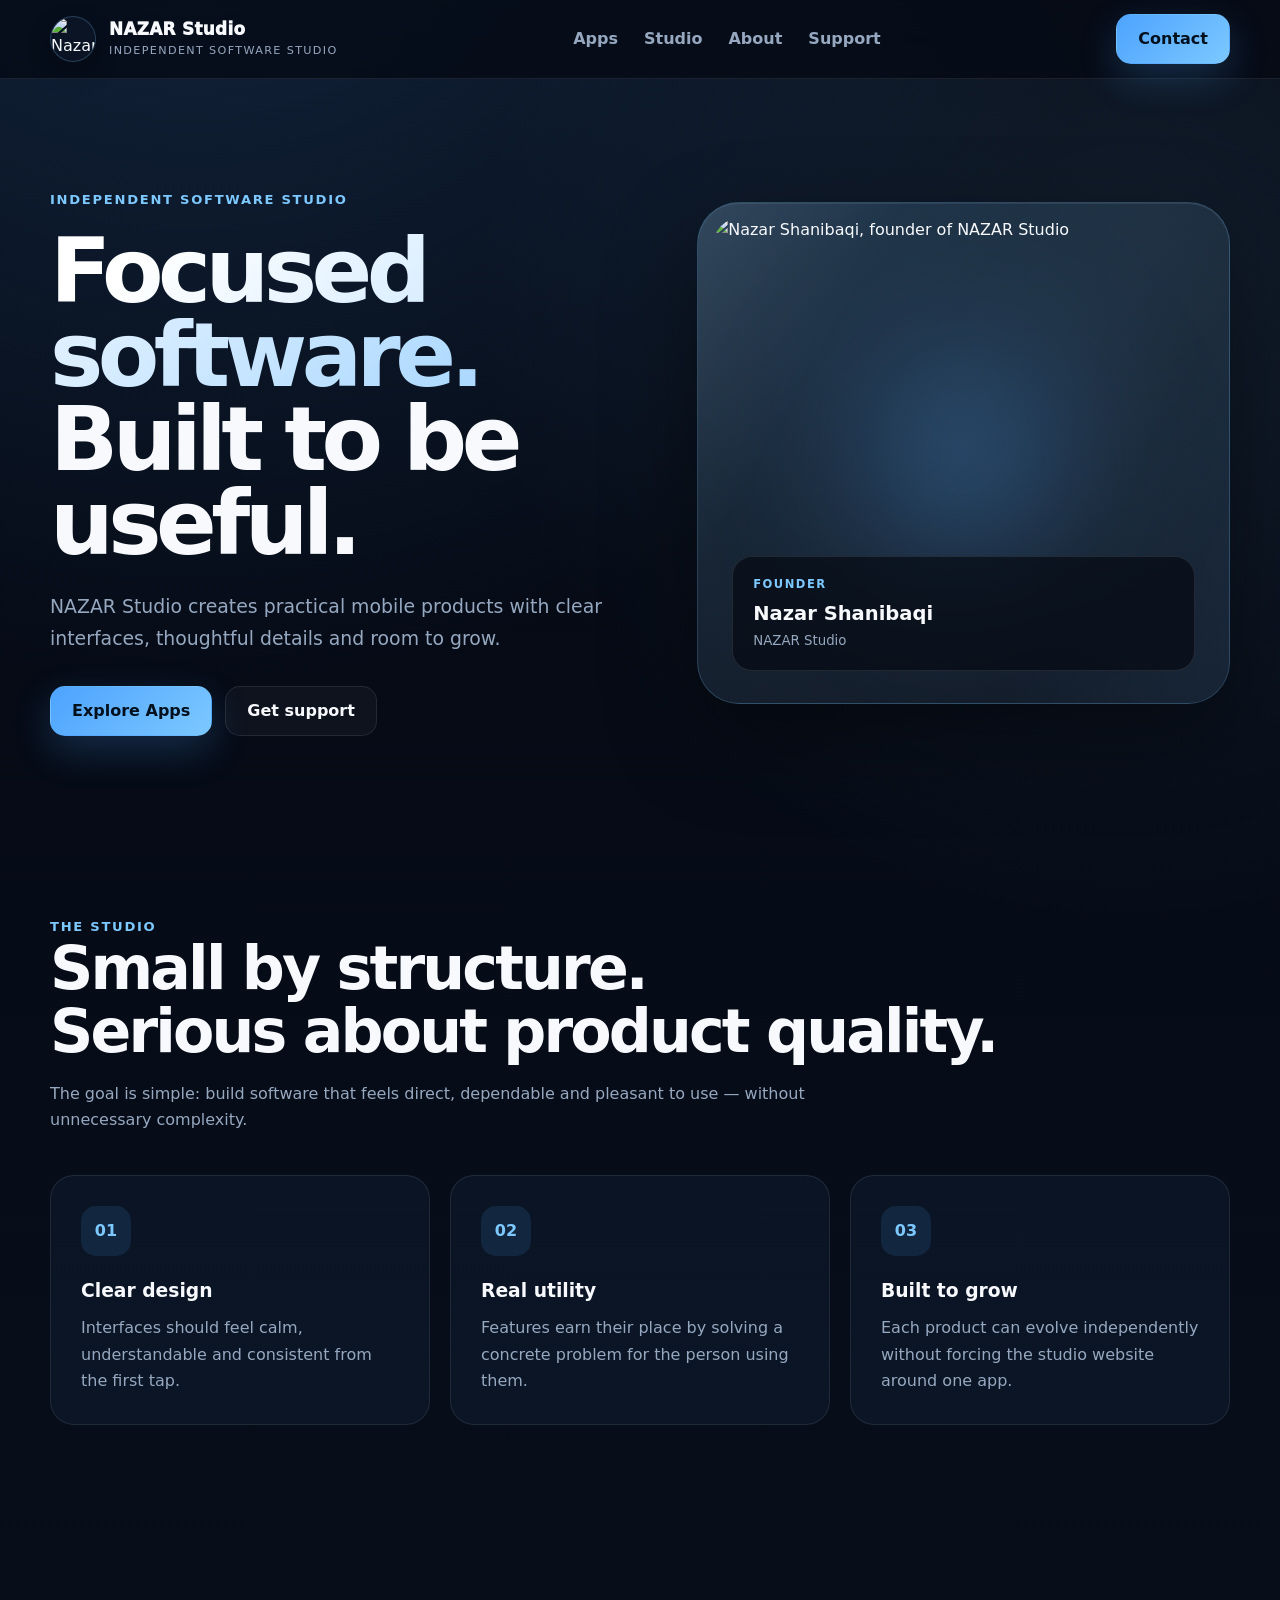
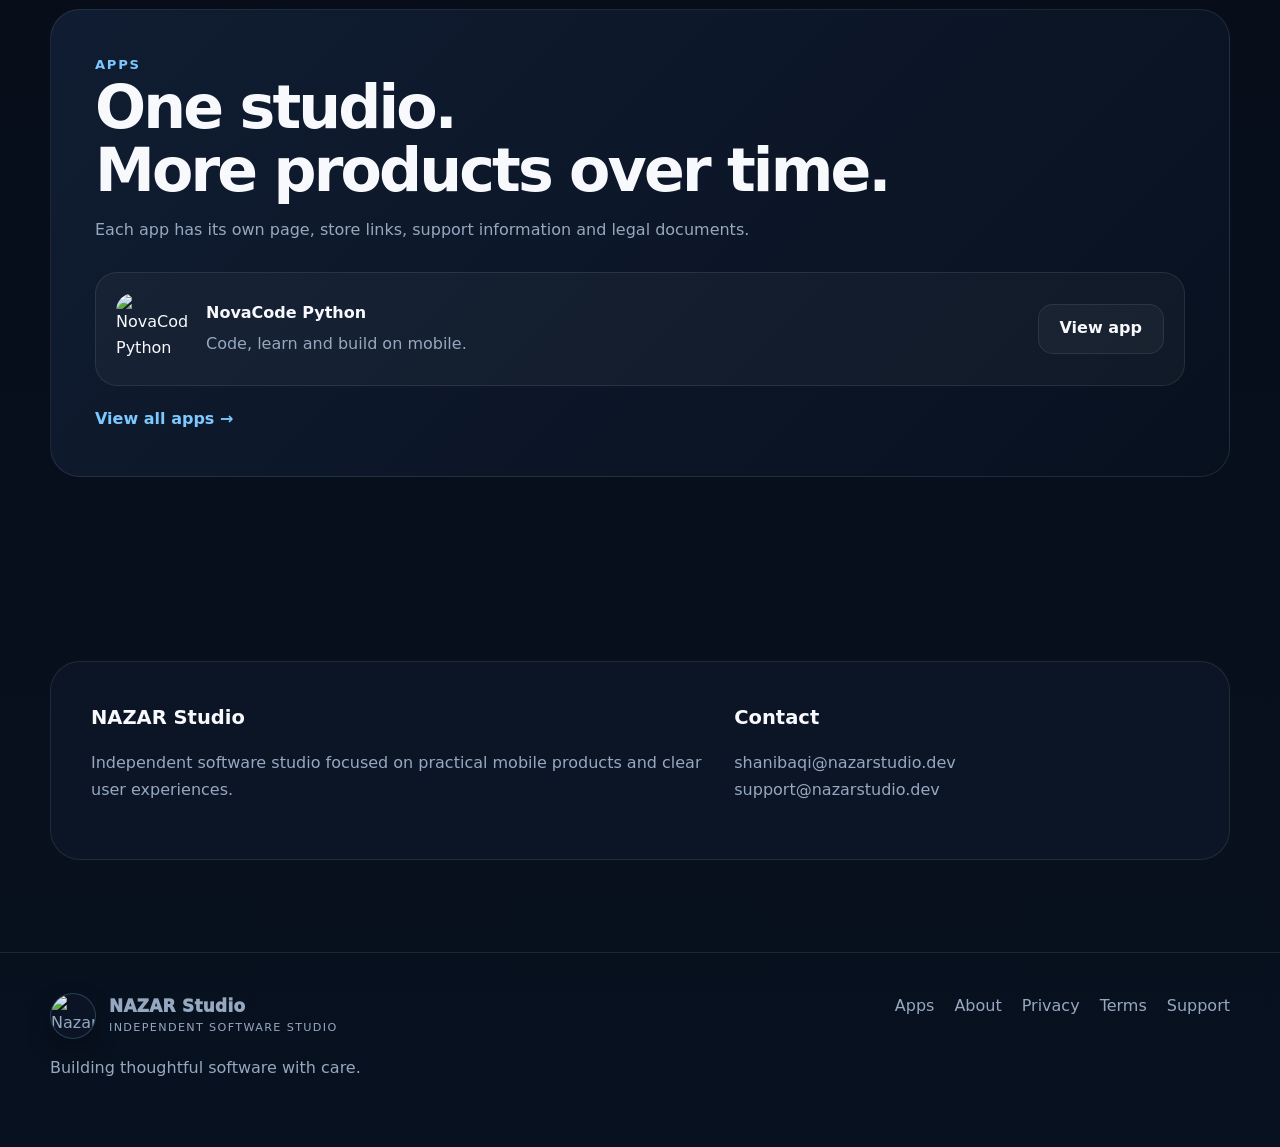
==== index.html @ 379484f6 "Initial website upload" ====
<!doctype html>
<html lang="en">
<head>
  <meta charset="utf-8">
  <meta name="viewport" content="width=device-width,initial-scale=1">
  <meta name="theme-color" content="#050913">
  <meta name="description" content="NAZAR Studio — independent software studio building focused mobile products with clear design and practical utility.">
  <title>NAZAR Studio — Independent Software Studio</title>
  <link rel="icon" href="assets/nazar-favicon.png" type="image/png">
  <link rel="stylesheet" href="styles.css">
</head>
<body>
<header>
  <div class="container nav">
    <a class="brand" href="index.html">
      <img class="profile-mark" src="assets/nazar-profile.png" alt="Nazar Shanibaqi">
      <span class="brandcopy"><span class="brandname">NAZAR Studio</span><span class="brandtag">Independent Software Studio</span></span>
    </a>
    <nav class="navlinks">
      <a href="apps.html">Apps</a>
      <a href="#studio">Studio</a>
      <a href="about.html">About</a>
      <a href="support.html">Support</a>
    </nav>
    <a class="btn primary" href="mailto:shanibaqi@nazarstudio.dev">Contact</a>
  </div>
</header>
<main>
  <section class="hero studio-hero">
    <div class="container studio-hero-grid">
      <div class="reveal">
        <div class="kicker">Independent Software Studio</div>
        <h1><span>Focused software.</span><br>Built to be useful.</h1>
        <p class="lead">NAZAR Studio creates practical mobile products with clear interfaces, thoughtful details and room to grow.</p>
        <div class="actions">
          <a class="btn primary" href="apps.html">Explore Apps</a>
          <a class="btn secondary" href="support.html">Get support</a>
        </div>
      </div>
      <a class="founder-portrait reveal" href="about.html" aria-label="About Nazar Shanibaqi">
        <div class="portrait-glow"></div>
        <div class="portrait-frame tilt-card">
          <img src="assets/nazar-profile.png" alt="Nazar Shanibaqi, founder of NAZAR Studio">
          <div class="portrait-caption"><span>Founder</span><strong>Nazar Shanibaqi</strong><small>NAZAR Studio</small></div>
        </div>
      </a>
    </div>
  </section>

  <section class="section" id="studio">
    <div class="container">
      <div class="kicker">The studio</div>
      <h2>Small by structure.<br>Serious about product quality.</h2>
      <p class="section-intro">The goal is simple: build software that feels direct, dependable and pleasant to use — without unnecessary complexity.</p>
      <div class="grid">
        <div class="card reveal"><div class="icon">01</div><h3>Clear design</h3><p>Interfaces should feel calm, understandable and consistent from the first tap.</p></div>
        <div class="card reveal"><div class="icon">02</div><h3>Real utility</h3><p>Features earn their place by solving a concrete problem for the person using them.</p></div>
        <div class="card reveal"><div class="icon">03</div><h3>Built to grow</h3><p>Each product can evolve independently without forcing the studio website around one app.</p></div>
      </div>
    </div>
  </section>

  <section class="section">
    <div class="container apps-preview reveal">
      <div>
        <div class="kicker">Apps</div>
        <h2>One studio.<br>More products over time.</h2>
        <p>Each app has its own page, store links, support information and legal documents.</p>
      </div>
      <div class="preview-app-card">
        <img src="assets/novacode-icon.png" alt="NovaCode Python icon">
        <div><strong>NovaCode Python</strong><span>Code, learn and build on mobile.</span></div>
        <a class="btn secondary" href="novacode.html">View app</a>
      </div>
      <a class="text-link" href="apps.html">View all apps →</a>
    </div>
  </section>

  <section class="section">
    <div class="container studio-strip reveal">
      <div><strong>NAZAR Studio</strong><p>Independent software studio focused on practical mobile products and clear user experiences.</p></div>
      <div><strong>Contact</strong><p><a href="mailto:shanibaqi@nazarstudio.dev">shanibaqi@nazarstudio.dev</a><br><a href="mailto:support@nazarstudio.dev">support@nazarstudio.dev</a></p></div>
    </div>
  </section>
</main>
<footer>
  <div class="container footer">
    <div><div class="brand"><img class="profile-mark" src="assets/nazar-profile.png" alt="Nazar Shanibaqi"><span class="brandcopy"><span class="brandname">NAZAR Studio</span><span class="brandtag">Independent Software Studio</span></span></div><p>Building thoughtful software with care.</p></div>
    <div class="footerlinks"><a href="apps.html">Apps</a><a href="about.html">About</a><a href="privacy.html">Privacy</a><a href="terms.html">Terms</a><a href="support.html">Support</a></div>
  </div>
</footer>
<script src="script.js"></script>
</body>
</html>
---- styles.css ----
:root{
  --bg:#050913;
  --bg2:#08111f;
  --panel:#0d1728;
  --panel-strong:#111e33;
  --text:#f7f9fc;
  --muted:#96a8c0;
  --line:rgba(255,255,255,.09);
  --blue:#4da3ff;
  --blue2:#7cc8ff;
  --green:#74e3b2;
  --gold:#ffd166;
  --danger:#ff6d7a;
  --shadow:0 28px 80px rgba(0,0,0,.42);
  --radius:28px;
}
*{box-sizing:border-box}
html{scroll-behavior:smooth}
body{
  margin:0;
  color:var(--text);
  background:
    radial-gradient(circle at 15% -10%,rgba(77,163,255,.21),transparent 30%),
    radial-gradient(circle at 88% 10%,rgba(124,200,255,.10),transparent 24%),
    linear-gradient(180deg,var(--bg),var(--bg2));
  font:16px/1.65 Inter,ui-sans-serif,system-ui,-apple-system,BlinkMacSystemFont,"Segoe UI",sans-serif;
}
a{color:inherit;text-decoration:none}
img{max-width:100%;display:block}
button,input,textarea{font:inherit}
.container{width:min(1180px,calc(100% - 36px));margin:auto}
header{position:sticky;top:0;z-index:30;background:rgba(5,9,19,.72);backdrop-filter:blur(18px);border-bottom:1px solid var(--line)}
.nav{min-height:78px;display:flex;align-items:center;justify-content:space-between;gap:24px}
.brand{display:flex;align-items:center;gap:13px}
.monogram{width:46px;height:46px;border-radius:15px;display:grid;place-items:center;font-weight:950;letter-spacing:-.06em;color:var(--blue2);background:linear-gradient(145deg,#12375f,#08131f);border:1px solid rgba(124,200,255,.24);box-shadow:inset 0 0 22px rgba(77,163,255,.09),0 10px 25px rgba(0,0,0,.25)}
.brandcopy{display:flex;flex-direction:column;line-height:1.05}.brandname{font-size:1.05rem;font-weight:950;letter-spacing:.02em}.brandtag{font-size:.7rem;color:var(--muted);margin-top:6px;letter-spacing:.12em;text-transform:uppercase}
.navlinks{display:flex;gap:26px;align-items:center;color:var(--muted);font-weight:760}.navlinks a:hover{color:var(--text)}
.btn{display:inline-flex;align-items:center;justify-content:center;gap:10px;min-height:50px;padding:0 21px;border-radius:15px;font-weight:900;border:1px solid transparent;transition:.2s ease;cursor:pointer}.btn:hover{transform:translateY(-2px)}
.btn.primary{background:linear-gradient(135deg,var(--blue),var(--blue2));color:#03101d;box-shadow:0 14px 38px rgba(77,163,255,.22)}
.btn.secondary{border-color:var(--line);background:rgba(255,255,255,.035)}
.btn.disabled{opacity:.58;cursor:default}.btn.disabled:hover{transform:none}
.hero{padding:110px 0 88px}.hero-grid{display:grid;grid-template-columns:1.02fr .98fr;gap:62px;align-items:center}
.kicker{color:var(--blue2);font-weight:900;text-transform:uppercase;letter-spacing:.13em;font-size:.82rem}
h1{font-size:clamp(3.4rem,7vw,6.5rem);line-height:.94;letter-spacing:-.062em;margin:18px 0 26px}h1 span{background:linear-gradient(135deg,#fff 14%,#a9d7ff 100%);-webkit-background-clip:text;color:transparent}
.lead{font-size:1.18rem;color:var(--muted);max-width:690px}.actions{display:flex;gap:13px;flex-wrap:wrap;margin-top:32px}
.hero-visual{position:relative}.glow{position:absolute;inset:12% 12%;background:rgba(77,163,255,.24);filter:blur(70px);border-radius:50%}
.device{position:relative;margin:auto;width:min(420px,92%);padding:14px;border-radius:42px;background:linear-gradient(180deg,#1d2d45,#0c1422);border:1px solid rgba(255,255,255,.13);box-shadow:var(--shadow);transform:rotate(2deg)}
.screen{min-height:620px;border-radius:31px;overflow:hidden;background:#091221;border:1px solid rgba(255,255,255,.07);position:relative}
.screen-top{padding:28px 26px 20px;background:#1d2b40;display:flex;align-items:center;justify-content:space-between}.screen-top strong{font-size:1.35rem}.top-icons{display:flex;gap:10px}.dot{width:34px;height:34px;border-radius:11px;background:#243650;border:1px solid rgba(255,255,255,.05)}
.project-list{padding:26px}.project{padding:19px 18px;border-radius:18px;background:#172338;margin-bottom:14px;border:1px solid rgba(255,255,255,.05)}.project small{display:block;color:var(--muted);margin-top:3px}.new-project{position:absolute;right:24px;bottom:86px;background:linear-gradient(135deg,var(--blue),var(--blue2));color:#07111f;padding:15px 20px;border-radius:18px;font-weight:950}.tabs{position:absolute;bottom:0;left:0;right:0;display:grid;grid-template-columns:1fr 1fr;background:#1d2b40;padding:16px 12px}.tabs span{text-align:center;color:var(--muted);font-weight:850}.tabs .active{color:#fff}
.section{padding:92px 0}.section h2{font-size:clamp(2.3rem,4.7vw,4rem);line-height:1.04;letter-spacing:-.047em;margin:0 0 18px}.section-intro{color:var(--muted);max-width:760px}
.stats{display:grid;grid-template-columns:repeat(3,1fr);gap:18px;margin-top:38px}.stat{padding:25px;border-radius:22px;background:rgba(13,23,40,.82);border:1px solid var(--line)}.stat strong{display:block;font-size:1.5rem}.stat span{color:var(--muted)}
.grid{display:grid;grid-template-columns:repeat(3,1fr);gap:20px;margin-top:42px}.card{padding:30px;border-radius:24px;background:rgba(13,23,40,.84);border:1px solid var(--line);transition:.2s ease}.card:hover{transform:translateY(-4px);border-color:rgba(124,200,255,.2)}.icon{width:50px;height:50px;border-radius:15px;display:grid;place-items:center;background:rgba(77,163,255,.12);color:var(--blue2);margin-bottom:20px;font-weight:900}.card h3{margin:0 0 8px}.card p{color:var(--muted);margin:0}
.product{padding:48px;border-radius:32px;background:linear-gradient(135deg,rgba(17,30,51,.95),rgba(8,17,31,.97));border:1px solid var(--line);box-shadow:0 22px 70px rgba(0,0,0,.22)}
.product-head{display:grid;grid-template-columns:auto 1fr;gap:24px;align-items:center}.app-icon{width:100px;height:100px;border-radius:25px;box-shadow:0 18px 40px rgba(0,0,0,.34);border:1px solid rgba(255,255,255,.1)}.badge{display:inline-flex;padding:7px 12px;border-radius:999px;background:rgba(116,227,178,.12);color:#8aebc4;font-weight:900;font-size:.82rem}.product h3{font-size:2.7rem;margin:10px 0 4px}.product p,.product li{color:var(--muted)}
.store-buttons{display:flex;gap:12px;flex-wrap:wrap;margin-top:26px}.store{display:inline-flex;align-items:center;gap:13px;padding:12px 17px;border-radius:15px;background:#fff;color:#050505;min-width:210px;border:1px solid rgba(255,255,255,.16)}.store.dark{background:#101010;color:#fff}.store svg{width:30px;height:30px;flex:0 0 auto}.store small{display:block;font-size:.67rem;line-height:1.1;opacity:.72}.store strong{display:block;font-size:1rem;line-height:1.25}.store.coming{opacity:.55;cursor:default}
.feature-list{display:grid;grid-template-columns:repeat(2,1fr);gap:14px;margin-top:32px}.feature-row{padding:18px 18px;border-radius:17px;background:rgba(255,255,255,.035);border:1px solid var(--line)}.feature-row strong{display:block}.feature-row span{color:var(--muted);font-size:.92rem}
.showcase{display:grid;grid-template-columns:repeat(3,1fr);gap:22px;margin-top:40px}.shot{min-height:440px;border-radius:28px;background:linear-gradient(180deg,#1c2a40,#0d1728);border:1px solid var(--line);padding:18px;position:relative;overflow:hidden}.shot::after{content:"";position:absolute;inset:auto -20% -20% 30%;height:180px;background:rgba(77,163,255,.18);filter:blur(48px)}.shot-head{display:flex;justify-content:space-between;align-items:center;margin-bottom:24px}.shot-title{font-size:1.15rem;font-weight:900}.pill{font-size:.75rem;padding:5px 9px;border-radius:999px;background:rgba(77,163,255,.12);color:var(--blue2)}.codeblock{font: .88rem/1.8 ui-monospace,SFMono-Regular,Consolas,monospace;background:#091321;border-radius:18px;padding:18px;border:1px solid var(--line)}.kw{color:#65b8ff}.str{color:#8de5b7}.num{color:#ffd166}.console{margin-top:14px;padding:15px;border-radius:15px;background:#0a1728;color:#a9bad0;border:1px solid var(--line)}.lesson{display:grid;grid-template-columns:1fr 1fr;gap:12px}.lesson div{padding:18px;border-radius:17px;background:#172338;border:1px solid var(--line)}.lesson strong{display:block}.lesson span{font-size:.8rem;color:var(--muted)}
.roadmap{display:grid;grid-template-columns:repeat(4,1fr);gap:16px;margin-top:38px}.road{padding:24px;border-radius:20px;background:rgba(13,23,40,.82);border:1px solid var(--line)}.road .status{font-size:.76rem;font-weight:900;text-transform:uppercase;letter-spacing:.08em;color:var(--muted)}.road.live .status{color:var(--green)}.road h3{margin:9px 0 5px}.road p{color:var(--muted);margin:0;font-size:.93rem}
.faq{display:grid;gap:12px;margin-top:36px}.faq details{padding:18px 20px;border-radius:18px;background:rgba(13,23,40,.82);border:1px solid var(--line)}.faq summary{cursor:pointer;font-weight:850}.faq p{color:var(--muted);margin-bottom:2px}
.studio-strip{display:grid;grid-template-columns:1.15fr .85fr;gap:28px;padding:40px;border-radius:30px;background:rgba(13,23,40,.86);border:1px solid var(--line)}.studio-strip strong{display:block;font-size:1.22rem;margin-bottom:8px}.studio-strip p{color:var(--muted)}
.legal{padding:86px 0 120px}.legal article{max-width:860px}.legal h1{font-size:clamp(2.8rem,5vw,4.7rem)}.legal h2{margin-top:42px;font-size:1.45rem}.legal p,.legal li{color:#b7c5d8}.notice{padding:18px 20px;border-radius:16px;background:rgba(255,255,255,.04);border:1px solid var(--line)}
footer{border-top:1px solid var(--line);padding:40px 0 50px;color:var(--muted)}.footer{display:flex;justify-content:space-between;gap:30px;align-items:flex-start}.footerlinks{display:flex;gap:20px;flex-wrap:wrap}
.reveal{opacity:0;transform:translateY(18px);transition:.65s ease}.reveal.visible{opacity:1;transform:none}
@media(max-width:980px){.hero-grid{grid-template-columns:1fr}.hero-visual{margin-top:24px}.grid,.showcase{grid-template-columns:1fr 1fr}.roadmap{grid-template-columns:1fr 1fr}}
@media(max-width:760px){.navlinks{display:none}.brandtag{display:none}.hero{padding-top:72px}.grid,.showcase,.stats,.feature-list,.roadmap,.studio-strip{grid-template-columns:1fr}.product{padding:28px}.product-head{grid-template-columns:1fr}.product h3{font-size:2.15rem}.device{width:min(390px,100%)}.screen{min-height:560px}.store{width:100%}.footer{flex-direction:column}}

/* NovaCode dedicated page */
.active-link{color:var(--text)!important}
.product-page-hero{padding:92px 0 28px}
.product-page-hero h1{max-width:850px}
#novacode .product{max-width:1100px;margin:0 auto}
#novacode .product-head{grid-template-columns:1fr;text-align:center;justify-items:center}
#novacode .product-head>div{max-width:760px}
#novacode .app-icon{width:112px;height:112px;object-fit:cover;object-position:center;border-radius:27px;margin:0 auto}
#novacode .store-buttons{justify-content:center}
#novacode .feature-list{text-align:left}
@media(max-width:760px){.product-page-hero{padding-top:64px}.product-page-hero h1{font-size:clamp(3rem,15vw,4.7rem)}#novacode .app-icon{width:104px;height:104px}}

/* v2.2 — studio/app hierarchy */
.profile-mark{width:46px;height:46px;border-radius:15px;object-fit:cover;object-position:center 24%;border:1px solid rgba(124,200,255,.24);box-shadow:0 10px 25px rgba(0,0,0,.25);background:#102036}
.studio-hero{min-height:720px;display:flex;align-items:center}
.studio-hero-grid{display:grid;grid-template-columns:1.04fr .96fr;gap:70px;align-items:center}
.studio-orbit{position:relative;min-height:470px;border-radius:38px;background:radial-gradient(circle at 50% 45%,rgba(77,163,255,.18),transparent 44%),linear-gradient(145deg,rgba(20,37,62,.7),rgba(7,14,26,.88));border:1px solid var(--line);box-shadow:var(--shadow);overflow:hidden}
.studio-orbit:before,.studio-orbit:after{content:"";position:absolute;inset:14%;border-radius:50%;border:1px solid rgba(124,200,255,.12)}
.studio-orbit:after{inset:28%}
.orbit-core{position:absolute;left:50%;top:50%;transform:translate(-50%,-50%);width:112px;height:112px;border-radius:32px;display:grid;place-items:center;font-size:2rem;font-weight:950;color:var(--blue2);background:linear-gradient(145deg,#12375f,#08131f);border:1px solid rgba(124,200,255,.28);box-shadow:0 20px 60px rgba(0,0,0,.35)}
.orbit-card{position:absolute;padding:16px 18px;border-radius:18px;background:rgba(15,29,49,.93);border:1px solid var(--line);min-width:170px;box-shadow:0 14px 34px rgba(0,0,0,.2)}
.orbit-card strong,.orbit-card span{display:block}.orbit-card span{color:var(--muted);font-size:.82rem;margin-top:4px}.orbit-one{left:9%;top:18%}.orbit-two{right:8%;top:26%}.orbit-three{left:21%;bottom:12%}
.apps-preview{padding:44px;border-radius:30px;background:linear-gradient(135deg,rgba(17,30,51,.95),rgba(8,17,31,.97));border:1px solid var(--line)}
.apps-preview h2{margin-bottom:12px}.apps-preview>div:first-child p{color:var(--muted);max-width:680px}.preview-app-card{display:grid;grid-template-columns:auto 1fr auto;gap:18px;align-items:center;margin-top:28px;padding:20px;border-radius:22px;background:rgba(255,255,255,.035);border:1px solid var(--line)}.preview-app-card img{width:72px;height:72px;border-radius:18px}.preview-app-card strong,.preview-app-card span{display:block}.preview-app-card span{color:var(--muted);margin-top:4px}.text-link{display:inline-flex;margin-top:20px;color:var(--blue2);font-weight:850}
.apps-library{padding-top:48px}.app-library-card{position:relative;display:grid;grid-template-columns:auto 1fr auto;gap:28px;align-items:center;padding:34px;border-radius:30px;background:linear-gradient(135deg,rgba(17,30,51,.96),rgba(8,17,31,.98));border:1px solid var(--line);transition:.25s ease}.app-library-card:hover{transform:translateY(-4px);border-color:rgba(124,200,255,.25)}.app-library-card>img{width:128px;height:128px;border-radius:30px;box-shadow:0 18px 44px rgba(0,0,0,.32)}.app-library-copy h2{font-size:2rem;margin:9px 0 8px}.app-library-copy p{color:var(--muted);max-width:700px}.mini-meta{display:flex;gap:9px;flex-wrap:wrap;margin-top:16px}.mini-meta span{padding:7px 10px;border-radius:999px;background:rgba(77,163,255,.09);border:1px solid var(--line);font-size:.8rem;color:#b7c9de}.app-arrow{font-size:2.2rem;color:var(--blue2)}.future-app{margin-top:18px;padding:22px;border:1px dashed rgba(124,200,255,.18);border-radius:20px;color:var(--muted);text-align:center}
.product-links-section{padding-top:0}.product-links{display:grid;grid-template-columns:repeat(3,1fr);gap:14px}.product-links a{padding:20px;border-radius:19px;background:rgba(13,23,40,.82);border:1px solid var(--line);transition:.2s ease}.product-links a:hover{transform:translateY(-2px);border-color:rgba(124,200,255,.22)}.product-links strong,.product-links span{display:block}.product-links span{color:var(--muted);font-size:.88rem;margin-top:5px}
@media(max-width:980px){.studio-hero-grid{grid-template-columns:1fr}.studio-orbit{min-height:410px}.app-library-card{grid-template-columns:auto 1fr}.app-arrow{display:none}}
@media(max-width:760px){.studio-hero{min-height:auto}.studio-orbit{min-height:350px}.orbit-card{min-width:140px;padding:12px}.orbit-one{left:5%;top:12%}.orbit-two{right:5%;top:20%}.orbit-three{left:14%;bottom:10%}.preview-app-card{grid-template-columns:auto 1fr}.preview-app-card .btn{grid-column:1/-1;width:100%}.app-library-card{grid-template-columns:1fr;text-align:center}.app-library-card>img{margin:auto}.mini-meta{justify-content:center}.product-links{grid-template-columns:1fr}}

/* v2.3 — founder identity */
.profile-mark{border-radius:50%;object-position:center 20%;transition:transform .2s ease,box-shadow .2s ease}.brand:hover .profile-mark{transform:scale(1.04);box-shadow:0 0 0 4px rgba(77,163,255,.08),0 12px 30px rgba(0,0,0,.3)}
.founder-portrait{position:relative;display:block;min-height:520px;perspective:1000px}.portrait-glow{position:absolute;inset:12% 8% 7%;background:radial-gradient(circle at 50% 45%,rgba(77,163,255,.34),rgba(77,163,255,.08) 35%,transparent 68%);filter:blur(48px);pointer-events:none}.portrait-frame{position:relative;height:100%;min-height:500px;border-radius:42px;padding:14px;background:linear-gradient(145deg,rgba(124,200,255,.18),rgba(255,255,255,.035));border:1px solid rgba(124,200,255,.22);box-shadow:0 34px 90px rgba(0,0,0,.42),inset 0 1px 0 rgba(255,255,255,.08);overflow:hidden;transform-style:preserve-3d;transition:transform .16s ease}.portrait-frame:before{content:"";position:absolute;inset:0;background:linear-gradient(120deg,rgba(255,255,255,.08),transparent 26%,transparent 72%,rgba(77,163,255,.08));pointer-events:none;z-index:2}.portrait-frame img{width:100%;height:100%;min-height:472px;object-fit:cover;object-position:center 20%;border-radius:31px}.portrait-caption{position:absolute;left:34px;right:34px;bottom:32px;padding:18px 20px;border-radius:20px;background:rgba(5,9,19,.68);backdrop-filter:blur(16px);border:1px solid rgba(255,255,255,.1);z-index:3}.portrait-caption span,.portrait-caption strong,.portrait-caption small{display:block}.portrait-caption span{font-size:.72rem;text-transform:uppercase;letter-spacing:.13em;color:var(--blue2);font-weight:900}.portrait-caption strong{font-size:1.22rem;margin-top:4px}.portrait-caption small{color:var(--muted)}
.about-hero{padding:100px 0 72px}.about-grid{display:grid;grid-template-columns:.82fr 1.18fr;gap:72px;align-items:center}.about-photo-wrap{position:relative;perspective:1000px}.about-photo{position:relative;padding:12px;border-radius:38px;background:linear-gradient(145deg,rgba(124,200,255,.17),rgba(255,255,255,.03));border:1px solid rgba(124,200,255,.2);box-shadow:var(--shadow);overflow:hidden;transition:transform .16s ease;transform-style:preserve-3d}.about-photo img{width:100%;aspect-ratio:1/1.08;object-fit:cover;object-position:center 18%;border-radius:28px}.photo-chip{position:absolute;left:28px;bottom:28px;padding:10px 14px;border-radius:999px;background:rgba(5,9,19,.72);backdrop-filter:blur(14px);border:1px solid rgba(255,255,255,.1);font-size:.8rem;font-weight:900;color:#d9eaff}
@media(max-width:980px){.founder-portrait{min-height:470px}.about-grid{grid-template-columns:1fr;gap:42px}.about-photo-wrap{max-width:520px}.portrait-frame{min-height:450px}.portrait-frame img{min-height:422px}}
@media(max-width:760px){.founder-portrait{min-height:420px}.portrait-frame{min-height:400px;border-radius:30px}.portrait-frame img{min-height:372px;border-radius:22px}.portrait-caption{left:24px;right:24px;bottom:24px}.about-hero{padding-top:64px}.about-photo{border-radius:30px}.about-photo img{border-radius:22px}.profile-mark{width:44px;height:44px}}

/* v2.4 — corrected studio identity + NovaCode-only programming visual */
.profile-mark{object-fit:cover;object-position:center 22%;background:#0b1424}
.novacode-hero-grid{display:grid;grid-template-columns:.9fr 1.1fr;gap:54px;align-items:center}
.novacode-programming-visual{position:relative;border-radius:34px;padding:10px;background:linear-gradient(145deg,rgba(124,200,255,.18),rgba(255,255,255,.025));border:1px solid rgba(124,200,255,.22);box-shadow:0 30px 90px rgba(0,0,0,.42);overflow:hidden}
.novacode-programming-visual:before{content:"";position:absolute;inset:-20%;background:radial-gradient(circle at 45% 45%,rgba(77,163,255,.18),transparent 52%);filter:blur(36px);pointer-events:none}
.novacode-programming-visual img{position:relative;display:block;width:100%;height:auto;border-radius:26px}
@media(max-width:980px){.novacode-hero-grid{grid-template-columns:1fr}.novacode-programming-visual{max-width:760px}}
@media(max-width:760px){.novacode-programming-visual{border-radius:24px;padding:7px}.novacode-programming-visual img{border-radius:18px}}


/* v2.5 — NovaCode hero uses a pure app-style phone mockup, no website screenshot */
.novacode-phone-visual{position:relative;min-height:640px;display:grid;place-items:center}
.novacode-phone-visual .glow{inset:14% 15%;background:rgba(77,163,255,.28);filter:blur(82px)}
.novacode-phone{width:min(390px,88%);transform:rotate(2.2deg);padding:12px;border-radius:46px;background:linear-gradient(165deg,#243550,#0b1320 62%);box-shadow:0 42px 110px rgba(0,0,0,.52),0 0 0 1px rgba(124,200,255,.12)}
.novacode-screen{min-height:690px;border-radius:35px;background:#07101d;overflow:hidden}
.novacode-screen-top{padding:24px 21px 18px;background:#202e43}
.novacode-title-row{display:flex;align-items:center;gap:10px}.phone-back{font-size:2rem;line-height:.8;color:#e8f4ff}.novacode-title-row strong{font-size:1.22rem}
.novacode-screen .top-icons .dot{display:grid;place-items:center;font-size:.85rem;color:#e8f4ff}.phone-pro{color:#7cc8ff!important}.phone-settings{font-size:1rem!important}
.phone-editor-head{margin:20px 18px 14px;padding:16px;border-radius:17px;background:#172338;border:1px solid rgba(255,255,255,.055);display:grid;grid-template-columns:auto 1fr auto;gap:12px;align-items:center}.phone-editor-head small{display:block;color:#8495ac;margin-top:3px}.phone-folder{font-size:1.65rem;color:#4da3ff}.phone-more{color:#dceaff;font-weight:900;letter-spacing:.1em}
.phone-editor{margin:0 18px;background:#091321;border:1px solid rgba(255,255,255,.06);border-radius:17px;padding:16px 0 15px;overflow:hidden;box-shadow:inset 0 18px 38px rgba(0,0,0,.12)}
.phone-line{display:grid;grid-template-columns:34px 1fr;gap:12px;padding:3px 14px 3px 8px;font: .77rem/1.65 ui-monospace,SFMono-Regular,Consolas,monospace}.phone-line>span{text-align:right;color:#435168;user-select:none}.phone-line code{color:#b9c9dc}.phone-line code b{color:#65b8ff;font-weight:700}.phone-line code i{color:#8de5b7;font-style:normal}.phone-line code em{color:#ffd166;font-style:normal}.phone-line.muted{opacity:.45}
.phone-console{margin:13px 18px 0;border-radius:17px;background:#122036;border:1px solid rgba(255,255,255,.06);overflow:hidden}.phone-console-head{display:flex;justify-content:space-between;align-items:center;padding:10px 13px;border-bottom:1px solid rgba(255,255,255,.055);font-size:.67rem;letter-spacing:.08em}.phone-console-head span{color:#74869f}.phone-console pre{margin:0;padding:12px 14px 15px;color:#b9c9dc;font:.72rem/1.55 ui-monospace,SFMono-Regular,Consolas,monospace}
.phone-run{position:absolute;left:18px;right:18px;bottom:75px;height:44px;border:0;border-radius:13px;background:linear-gradient(135deg,#4da3ff,#7cc8ff);color:#06111e;font:inherit;font-weight:950;pointer-events:none}.novacode-screen .tabs{padding:14px 10px;background:#202e43}
@media(max-width:980px){.novacode-phone-visual{min-height:620px}.novacode-phone{width:min(370px,86%)}}
@media(max-width:760px){.novacode-phone-visual{min-height:590px}.novacode-phone{width:min(350px,92%);transform:none}.novacode-screen{min-height:640px}.phone-line{font-size:.72rem}.phone-console pre{font-size:.68rem}}
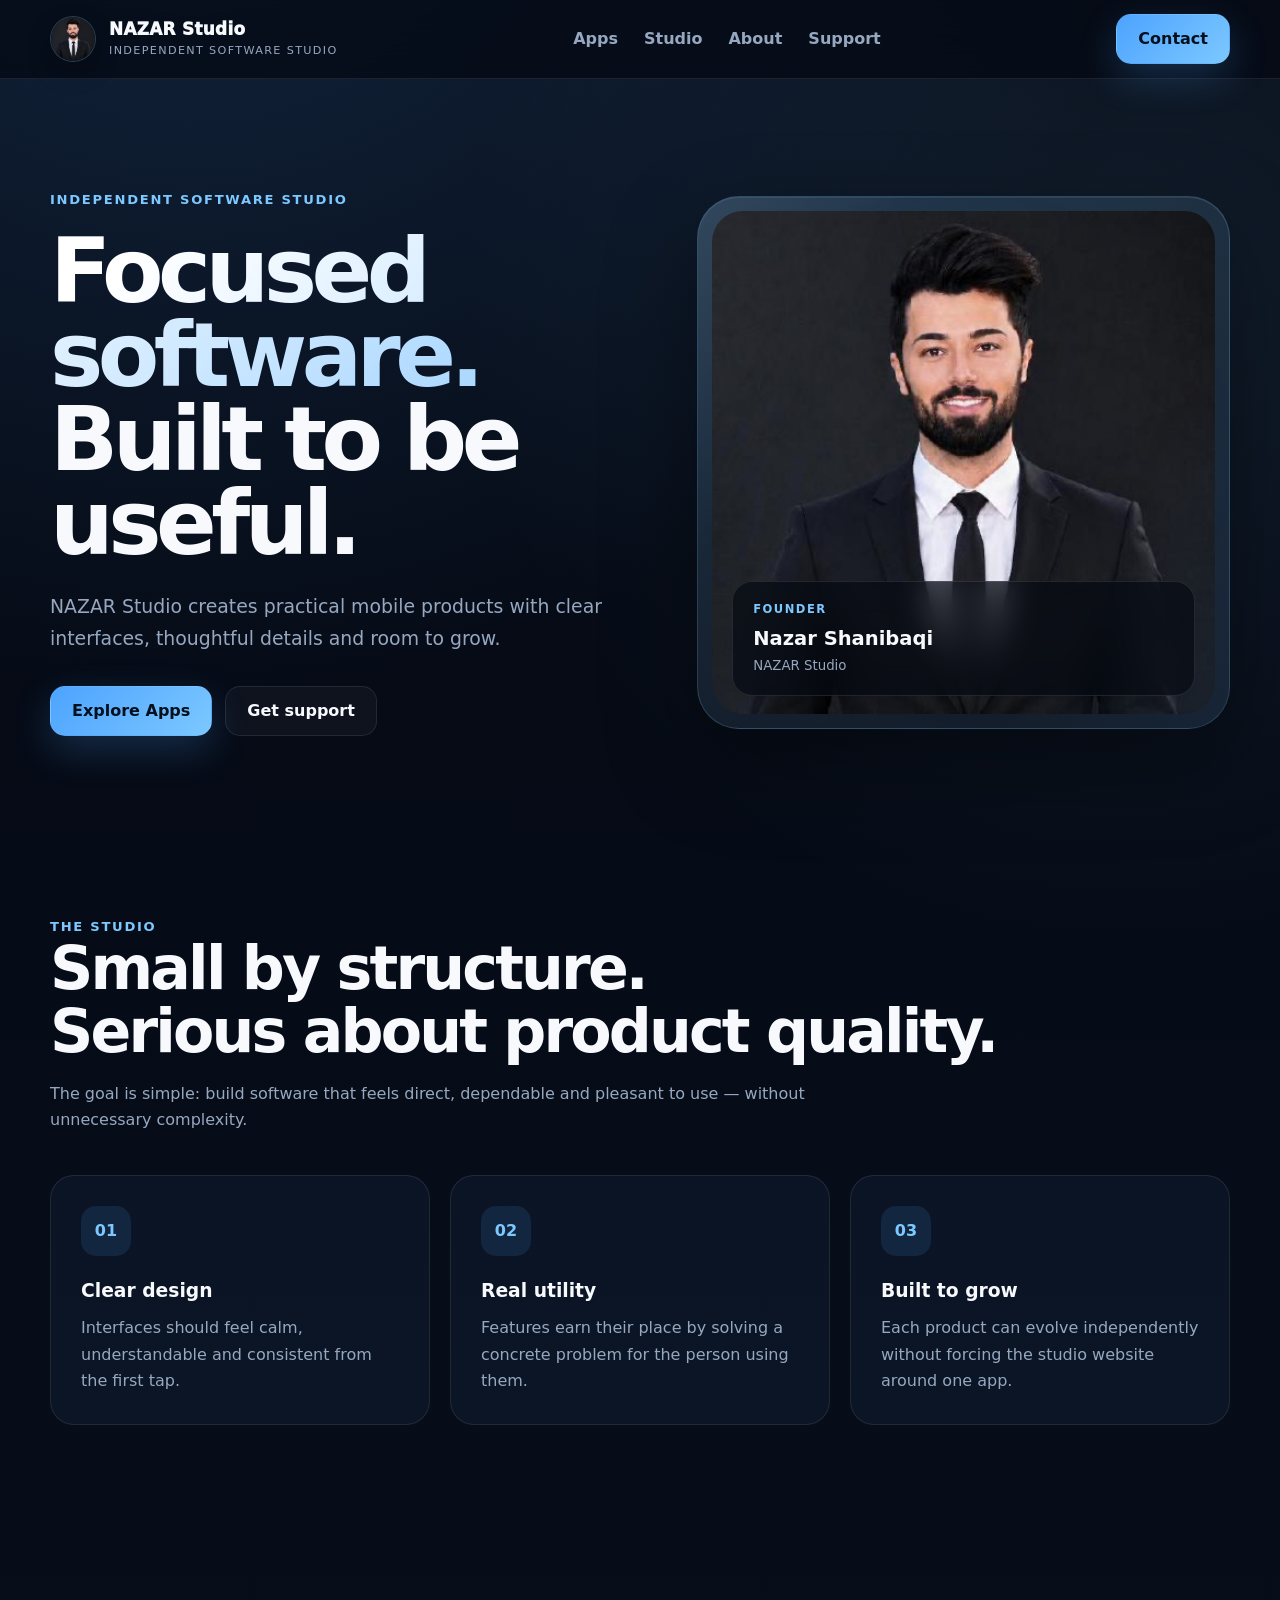
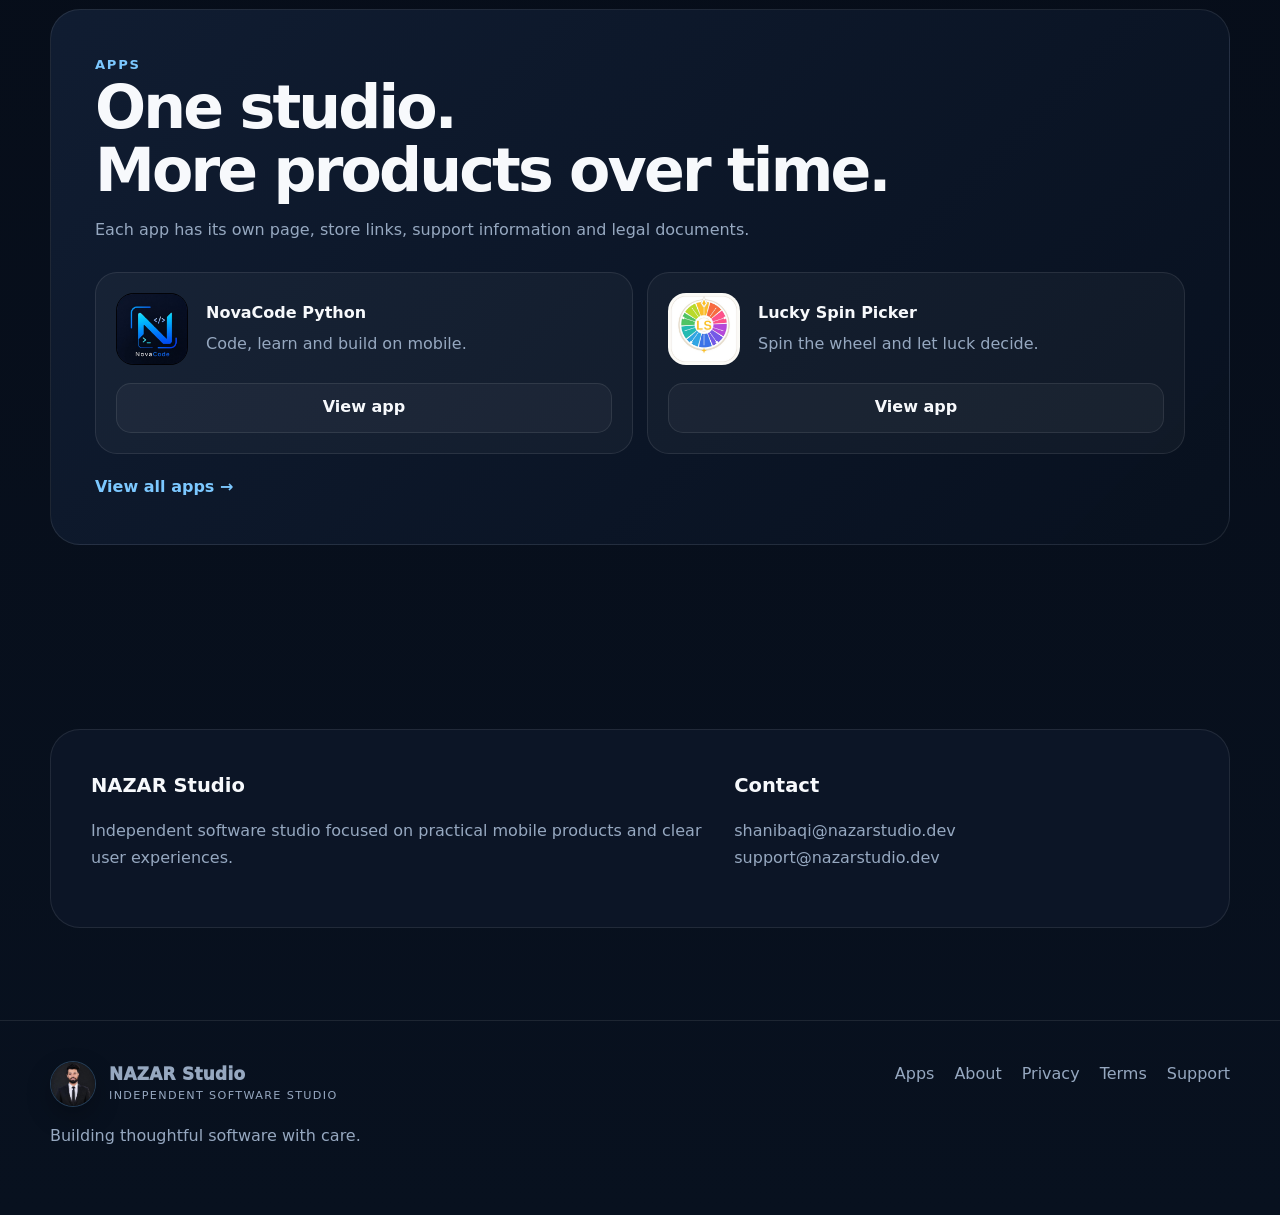
==== commit f3e49846: "Add Lucky Spin Picker to website Co-authored-by: Copilot App <223556219+Copilot@users.noreply.github" ====
--- a/index.html
+++ b/index.html
@@ -67,10 +67,17 @@
         <h2>One studio.<br>More products over time.</h2>
         <p>Each app has its own page, store links, support information and legal documents.</p>
       </div>
-      <div class="preview-app-card">
-        <img src="assets/novacode-icon.png" alt="NovaCode Python icon">
-        <div><strong>NovaCode Python</strong><span>Code, learn and build on mobile.</span></div>
-        <a class="btn secondary" href="novacode.html">View app</a>
+      <div class="preview-apps-grid">
+        <div class="preview-app-card">
+          <img src="assets/novacode-icon.png" alt="NovaCode Python icon">
+          <div><strong>NovaCode Python</strong><span>Code, learn and build on mobile.</span></div>
+          <a class="btn secondary" href="novacode.html">View app</a>
+        </div>
+        <div class="preview-app-card">
+          <img src="assets/lucky-spin-picker-icon.png" alt="Lucky Spin Picker app icon">
+          <div><strong>Lucky Spin Picker</strong><span>Spin the wheel and let luck decide.</span></div>
+          <a class="btn secondary" href="lucky-spin-picker.html">View app</a>
+        </div>
       </div>
       <a class="text-link" href="apps.html">View all apps →</a>
     </div>
--- a/styles.css
+++ b/styles.css
@@ -88,11 +88,11 @@
 .orbit-card{position:absolute;padding:16px 18px;border-radius:18px;background:rgba(15,29,49,.93);border:1px solid var(--line);min-width:170px;box-shadow:0 14px 34px rgba(0,0,0,.2)}
 .orbit-card strong,.orbit-card span{display:block}.orbit-card span{color:var(--muted);font-size:.82rem;margin-top:4px}.orbit-one{left:9%;top:18%}.orbit-two{right:8%;top:26%}.orbit-three{left:21%;bottom:12%}
 .apps-preview{padding:44px;border-radius:30px;background:linear-gradient(135deg,rgba(17,30,51,.95),rgba(8,17,31,.97));border:1px solid var(--line)}
-.apps-preview h2{margin-bottom:12px}.apps-preview>div:first-child p{color:var(--muted);max-width:680px}.preview-app-card{display:grid;grid-template-columns:auto 1fr auto;gap:18px;align-items:center;margin-top:28px;padding:20px;border-radius:22px;background:rgba(255,255,255,.035);border:1px solid var(--line)}.preview-app-card img{width:72px;height:72px;border-radius:18px}.preview-app-card strong,.preview-app-card span{display:block}.preview-app-card span{color:var(--muted);margin-top:4px}.text-link{display:inline-flex;margin-top:20px;color:var(--blue2);font-weight:850}
+.apps-preview h2{margin-bottom:12px}.apps-preview>div:first-child p{color:var(--muted);max-width:680px}.preview-apps-grid{display:grid;grid-template-columns:repeat(2,1fr);gap:14px;margin-top:28px}.preview-app-card{display:grid;grid-template-columns:auto 1fr;gap:18px;align-items:center;padding:20px;border-radius:22px;background:rgba(255,255,255,.035);border:1px solid var(--line)}.preview-app-card img{width:72px;height:72px;border-radius:18px}.preview-app-card strong,.preview-app-card span{display:block}.preview-app-card span{color:var(--muted);margin-top:4px}.preview-app-card .btn{grid-column:1/-1;width:100%}.text-link{display:inline-flex;margin-top:20px;color:var(--blue2);font-weight:850}
 .apps-library{padding-top:48px}.app-library-card{position:relative;display:grid;grid-template-columns:auto 1fr auto;gap:28px;align-items:center;padding:34px;border-radius:30px;background:linear-gradient(135deg,rgba(17,30,51,.96),rgba(8,17,31,.98));border:1px solid var(--line);transition:.25s ease}.app-library-card:hover{transform:translateY(-4px);border-color:rgba(124,200,255,.25)}.app-library-card>img{width:128px;height:128px;border-radius:30px;box-shadow:0 18px 44px rgba(0,0,0,.32)}.app-library-copy h2{font-size:2rem;margin:9px 0 8px}.app-library-copy p{color:var(--muted);max-width:700px}.mini-meta{display:flex;gap:9px;flex-wrap:wrap;margin-top:16px}.mini-meta span{padding:7px 10px;border-radius:999px;background:rgba(77,163,255,.09);border:1px solid var(--line);font-size:.8rem;color:#b7c9de}.app-arrow{font-size:2.2rem;color:var(--blue2)}.future-app{margin-top:18px;padding:22px;border:1px dashed rgba(124,200,255,.18);border-radius:20px;color:var(--muted);text-align:center}
 .product-links-section{padding-top:0}.product-links{display:grid;grid-template-columns:repeat(3,1fr);gap:14px}.product-links a{padding:20px;border-radius:19px;background:rgba(13,23,40,.82);border:1px solid var(--line);transition:.2s ease}.product-links a:hover{transform:translateY(-2px);border-color:rgba(124,200,255,.22)}.product-links strong,.product-links span{display:block}.product-links span{color:var(--muted);font-size:.88rem;margin-top:5px}
 @media(max-width:980px){.studio-hero-grid{grid-template-columns:1fr}.studio-orbit{min-height:410px}.app-library-card{grid-template-columns:auto 1fr}.app-arrow{display:none}}
-@media(max-width:760px){.studio-hero{min-height:auto}.studio-orbit{min-height:350px}.orbit-card{min-width:140px;padding:12px}.orbit-one{left:5%;top:12%}.orbit-two{right:5%;top:20%}.orbit-three{left:14%;bottom:10%}.preview-app-card{grid-template-columns:auto 1fr}.preview-app-card .btn{grid-column:1/-1;width:100%}.app-library-card{grid-template-columns:1fr;text-align:center}.app-library-card>img{margin:auto}.mini-meta{justify-content:center}.product-links{grid-template-columns:1fr}}
+@media(max-width:760px){.studio-hero{min-height:auto}.studio-orbit{min-height:350px}.orbit-card{min-width:140px;padding:12px}.orbit-one{left:5%;top:12%}.orbit-two{right:5%;top:20%}.orbit-three{left:14%;bottom:10%}.preview-apps-grid{grid-template-columns:1fr}.app-library-card{grid-template-columns:1fr;text-align:center}.app-library-card>img{margin:auto}.mini-meta{justify-content:center}.product-links{grid-template-columns:1fr}}
 
 /* v2.3 — founder identity */
 .profile-mark{border-radius:50%;object-position:center 20%;transition:transform .2s ease,box-shadow .2s ease}.brand:hover .profile-mark{transform:scale(1.04);box-shadow:0 0 0 4px rgba(77,163,255,.08),0 12px 30px rgba(0,0,0,.3)}
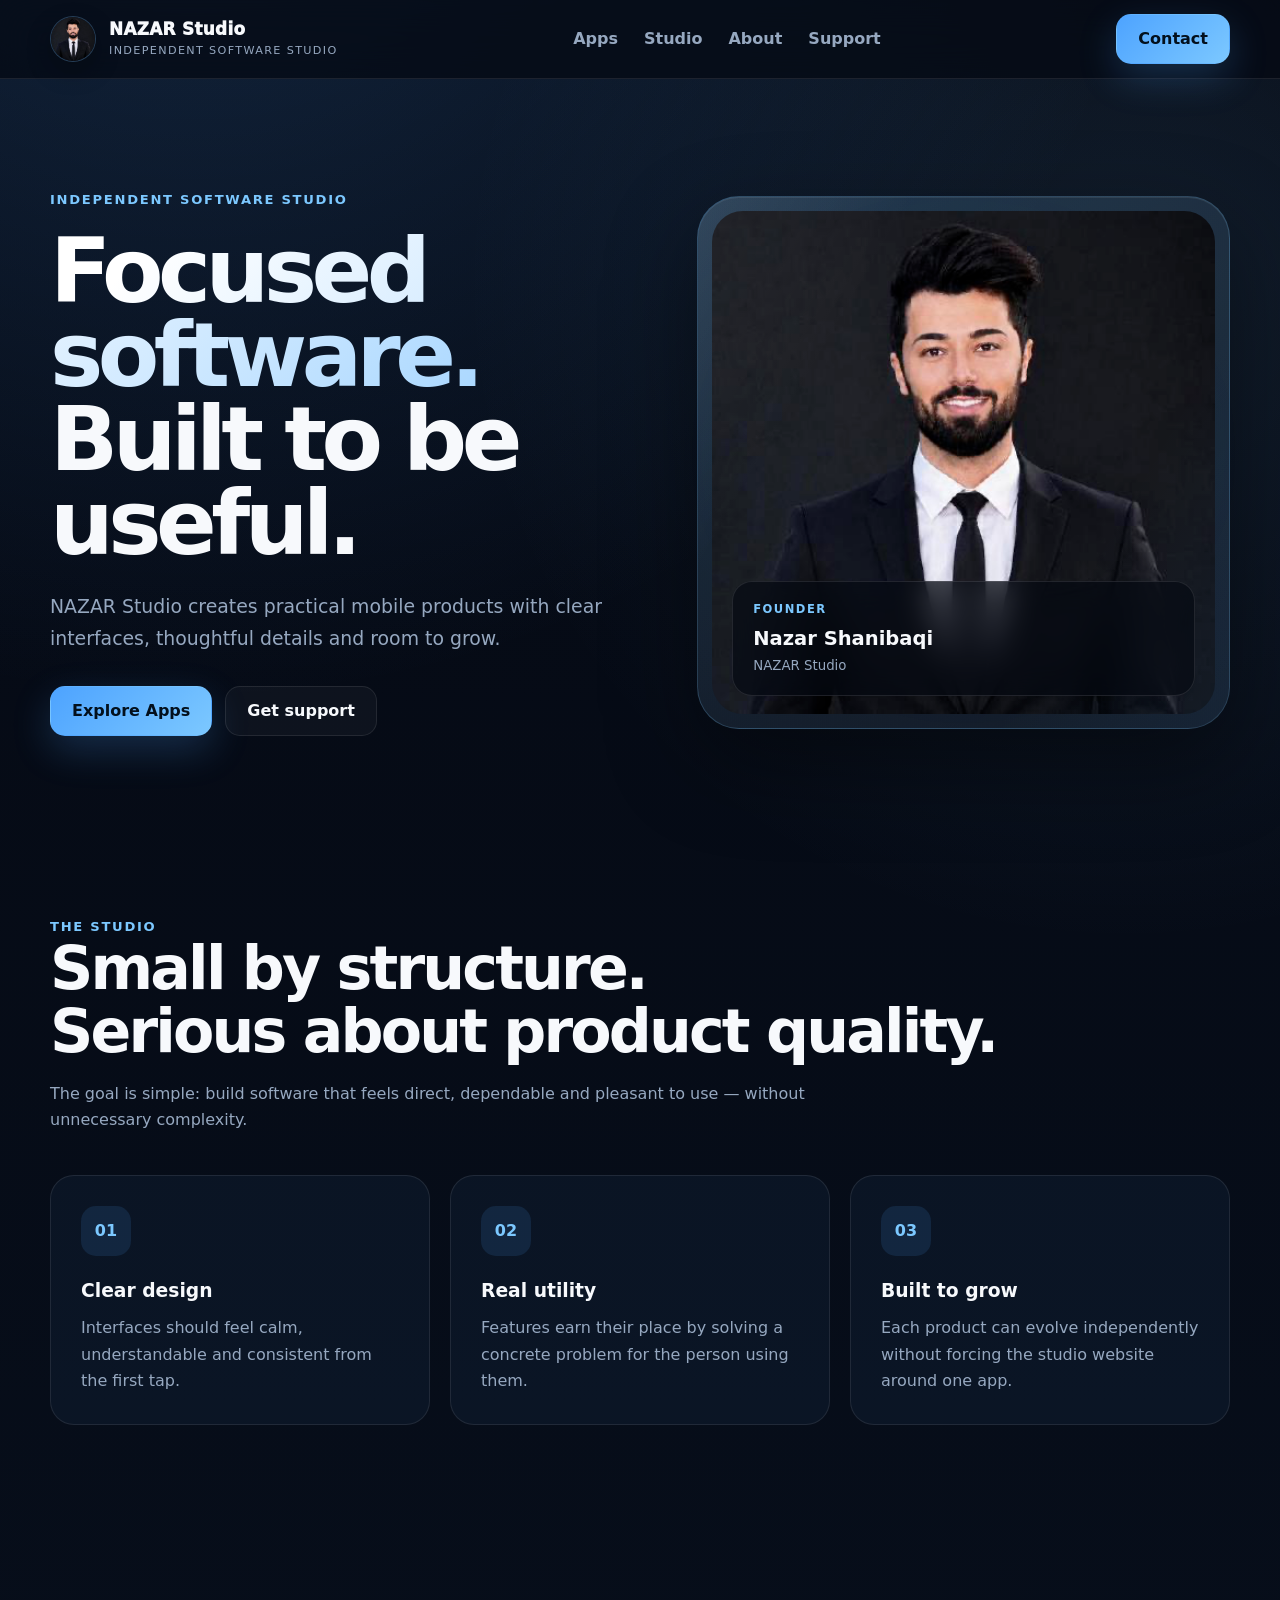
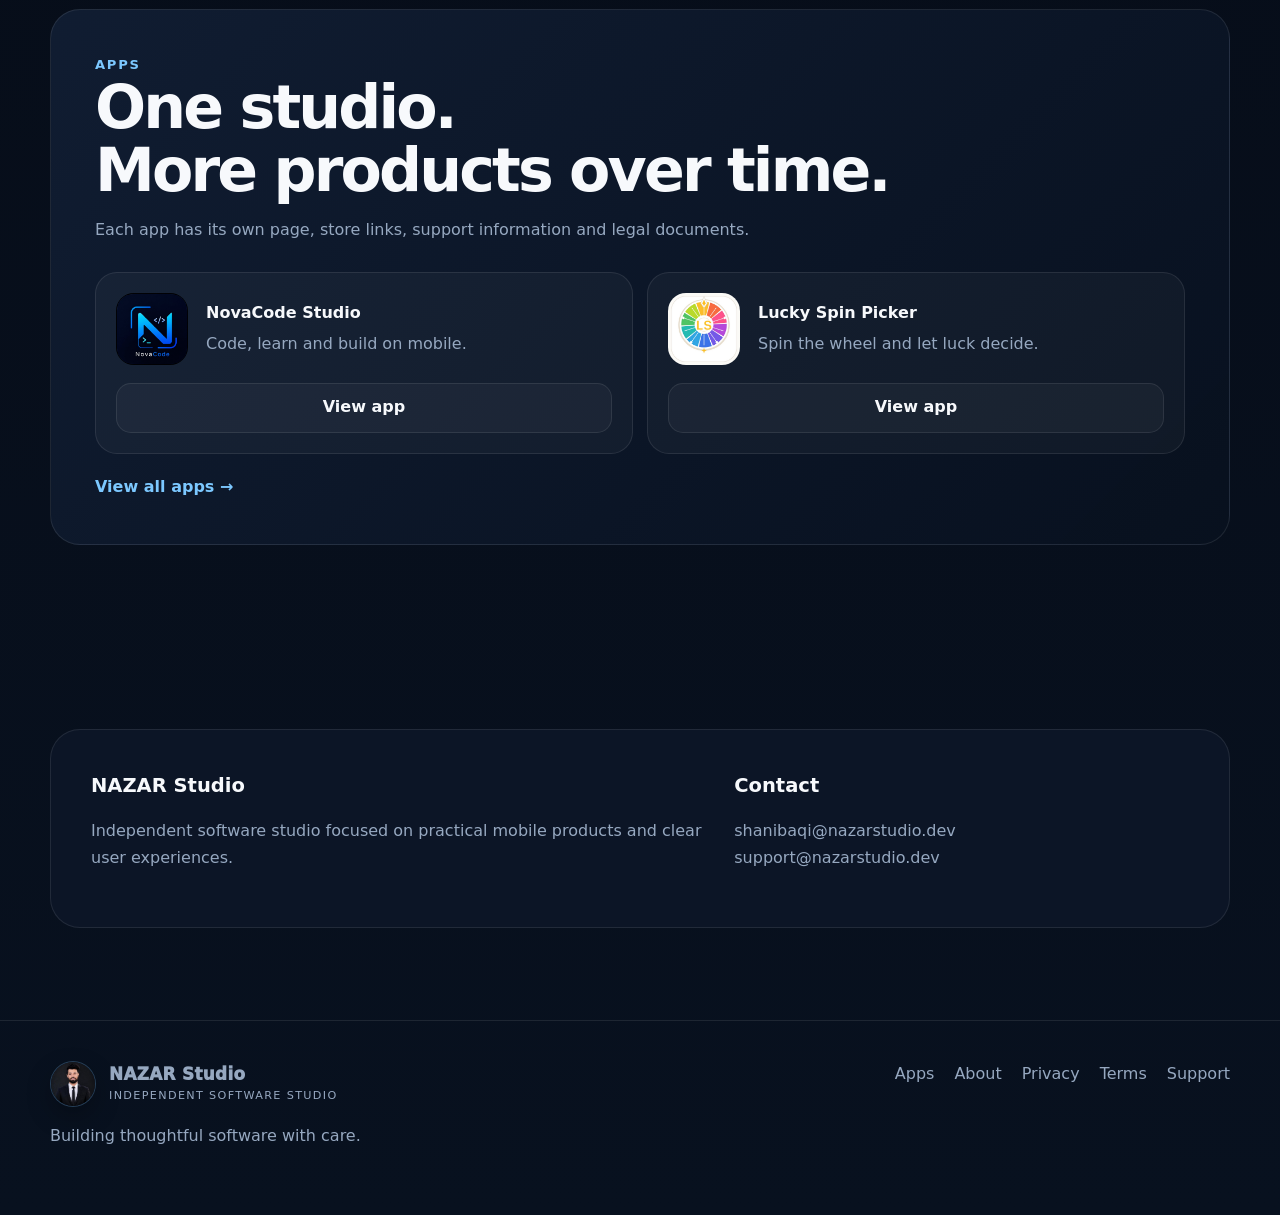
==== commit 3fb9da42: "Fix founder image and rename NovaCode Studio Co-authored-by: Copilot App <223556219+Copilot@users.no" ====
--- a/index.html
+++ b/index.html
@@ -13,7 +13,7 @@
 <header>
   <div class="container nav">
     <a class="brand" href="index.html">
-      <img class="profile-mark" src="assets/nazar-profile.png" alt="Nazar Shanibaqi">
+      <img class="profile-mark" src="assets/nazar-profile-v2.png" alt="Nazar Shanibaqi">
       <span class="brandcopy"><span class="brandname">NAZAR Studio</span><span class="brandtag">Independent Software Studio</span></span>
     </a>
     <nav class="navlinks">
@@ -40,7 +40,7 @@
       <a class="founder-portrait reveal" href="about.html" aria-label="About Nazar Shanibaqi">
         <div class="portrait-glow"></div>
         <div class="portrait-frame tilt-card">
-          <img src="assets/nazar-profile.png" alt="Nazar Shanibaqi, founder of NAZAR Studio">
+          <img src="assets/nazar-profile-v2.png" alt="Nazar Shanibaqi, founder of NAZAR Studio">
           <div class="portrait-caption"><span>Founder</span><strong>Nazar Shanibaqi</strong><small>NAZAR Studio</small></div>
         </div>
       </a>
@@ -69,8 +69,8 @@
       </div>
       <div class="preview-apps-grid">
         <div class="preview-app-card">
-          <img src="assets/novacode-icon.png" alt="NovaCode Python icon">
-          <div><strong>NovaCode Python</strong><span>Code, learn and build on mobile.</span></div>
+          <img src="assets/novacode-icon.png" alt="NovaCode Studio icon">
+          <div><strong>NovaCode Studio</strong><span>Code, learn and build on mobile.</span></div>
           <a class="btn secondary" href="novacode.html">View app</a>
         </div>
         <div class="preview-app-card">
@@ -92,7 +92,7 @@
 </main>
 <footer>
   <div class="container footer">
-    <div><div class="brand"><img class="profile-mark" src="assets/nazar-profile.png" alt="Nazar Shanibaqi"><span class="brandcopy"><span class="brandname">NAZAR Studio</span><span class="brandtag">Independent Software Studio</span></span></div><p>Building thoughtful software with care.</p></div>
+    <div><div class="brand"><img class="profile-mark" src="assets/nazar-profile-v2.png" alt="Nazar Shanibaqi"><span class="brandcopy"><span class="brandname">NAZAR Studio</span><span class="brandtag">Independent Software Studio</span></span></div><p>Building thoughtful software with care.</p></div>
     <div class="footerlinks"><a href="apps.html">Apps</a><a href="about.html">About</a><a href="privacy.html">Privacy</a><a href="terms.html">Terms</a><a href="support.html">Support</a></div>
   </div>
 </footer>
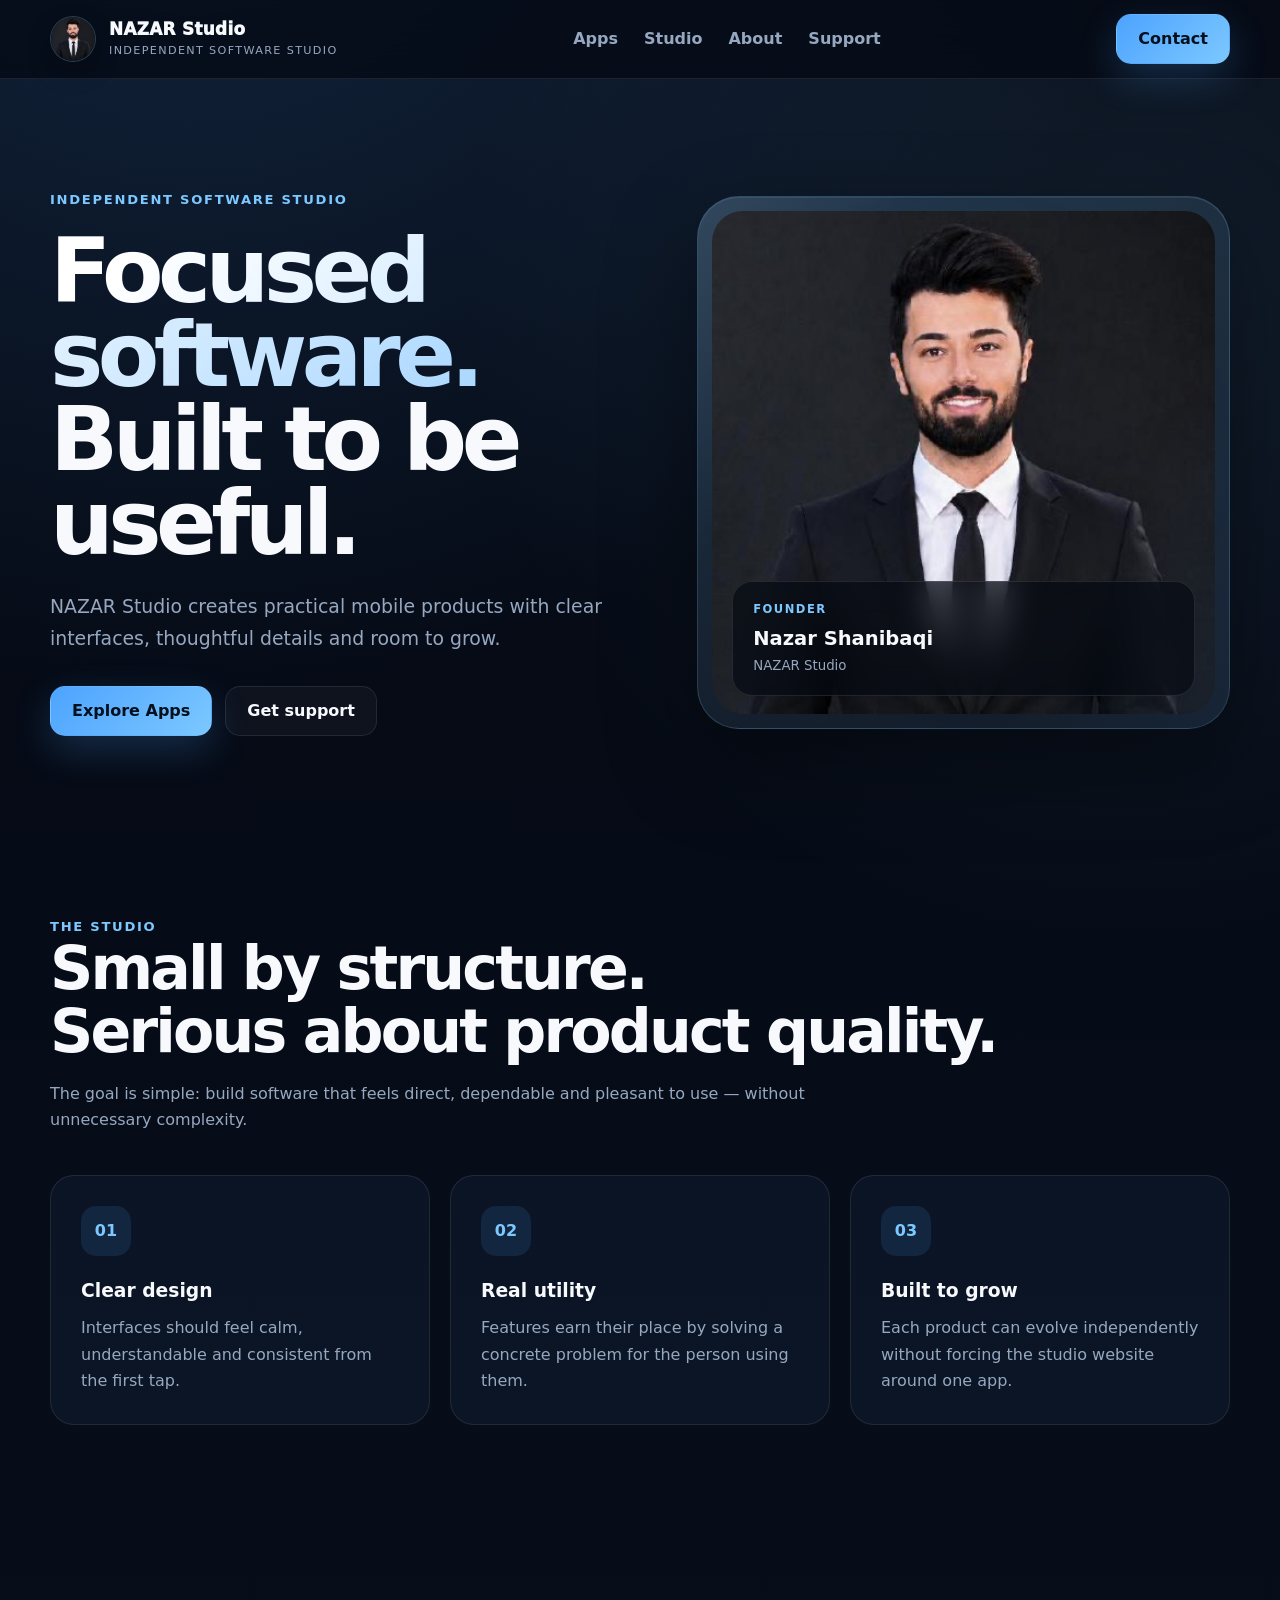
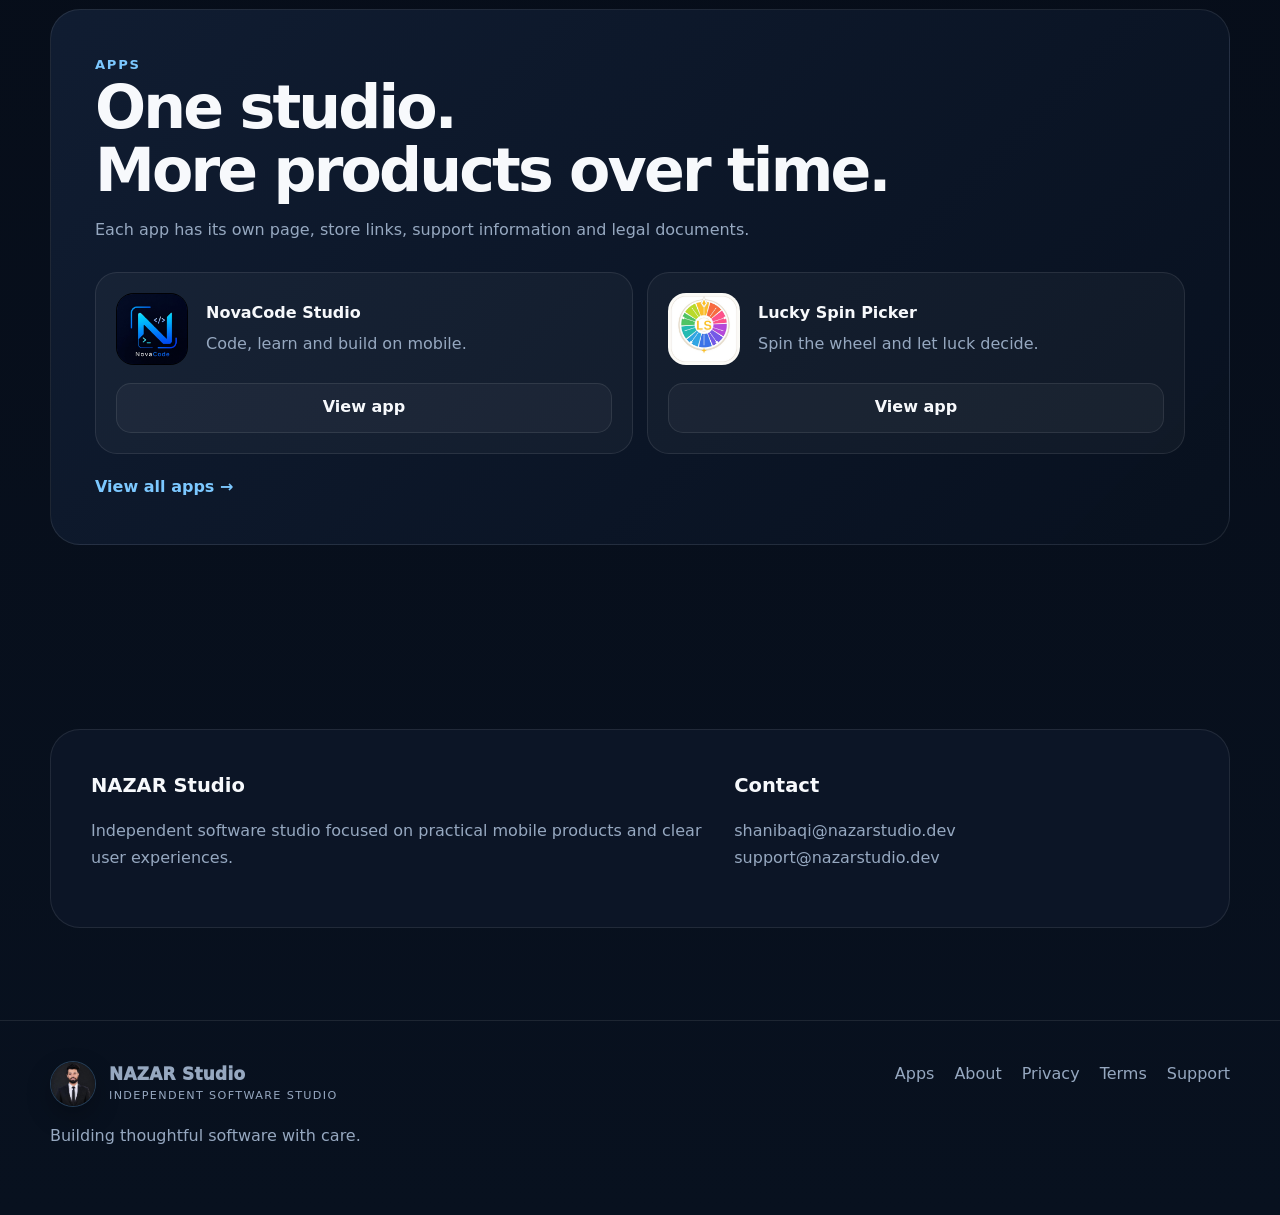
==== commit 161f203a: "Upgrade founder profile image Co-authored-by: Copilot App <223556219+Copilot@users.noreply.github.co" ====
--- a/index.html
+++ b/index.html
@@ -13,7 +13,7 @@
 <header>
   <div class="container nav">
     <a class="brand" href="index.html">
-      <img class="profile-mark" src="assets/nazar-profile-v2.png" alt="Nazar Shanibaqi">
+      <img class="profile-mark" src="assets/nazar-profile-hq.png" alt="Nazar Shanibaqi">
       <span class="brandcopy"><span class="brandname">NAZAR Studio</span><span class="brandtag">Independent Software Studio</span></span>
     </a>
     <nav class="navlinks">
@@ -40,7 +40,7 @@
       <a class="founder-portrait reveal" href="about.html" aria-label="About Nazar Shanibaqi">
         <div class="portrait-glow"></div>
         <div class="portrait-frame tilt-card">
-          <img src="assets/nazar-profile-v2.png" alt="Nazar Shanibaqi, founder of NAZAR Studio">
+          <img src="assets/nazar-profile-hq.png" alt="Nazar Shanibaqi, founder of NAZAR Studio">
           <div class="portrait-caption"><span>Founder</span><strong>Nazar Shanibaqi</strong><small>NAZAR Studio</small></div>
         </div>
       </a>
@@ -92,7 +92,7 @@
 </main>
 <footer>
   <div class="container footer">
-    <div><div class="brand"><img class="profile-mark" src="assets/nazar-profile-v2.png" alt="Nazar Shanibaqi"><span class="brandcopy"><span class="brandname">NAZAR Studio</span><span class="brandtag">Independent Software Studio</span></span></div><p>Building thoughtful software with care.</p></div>
+    <div><div class="brand"><img class="profile-mark" src="assets/nazar-profile-hq.png" alt="Nazar Shanibaqi"><span class="brandcopy"><span class="brandname">NAZAR Studio</span><span class="brandtag">Independent Software Studio</span></span></div><p>Building thoughtful software with care.</p></div>
     <div class="footerlinks"><a href="apps.html">Apps</a><a href="about.html">About</a><a href="privacy.html">Privacy</a><a href="terms.html">Terms</a><a href="support.html">Support</a></div>
   </div>
 </footer>
